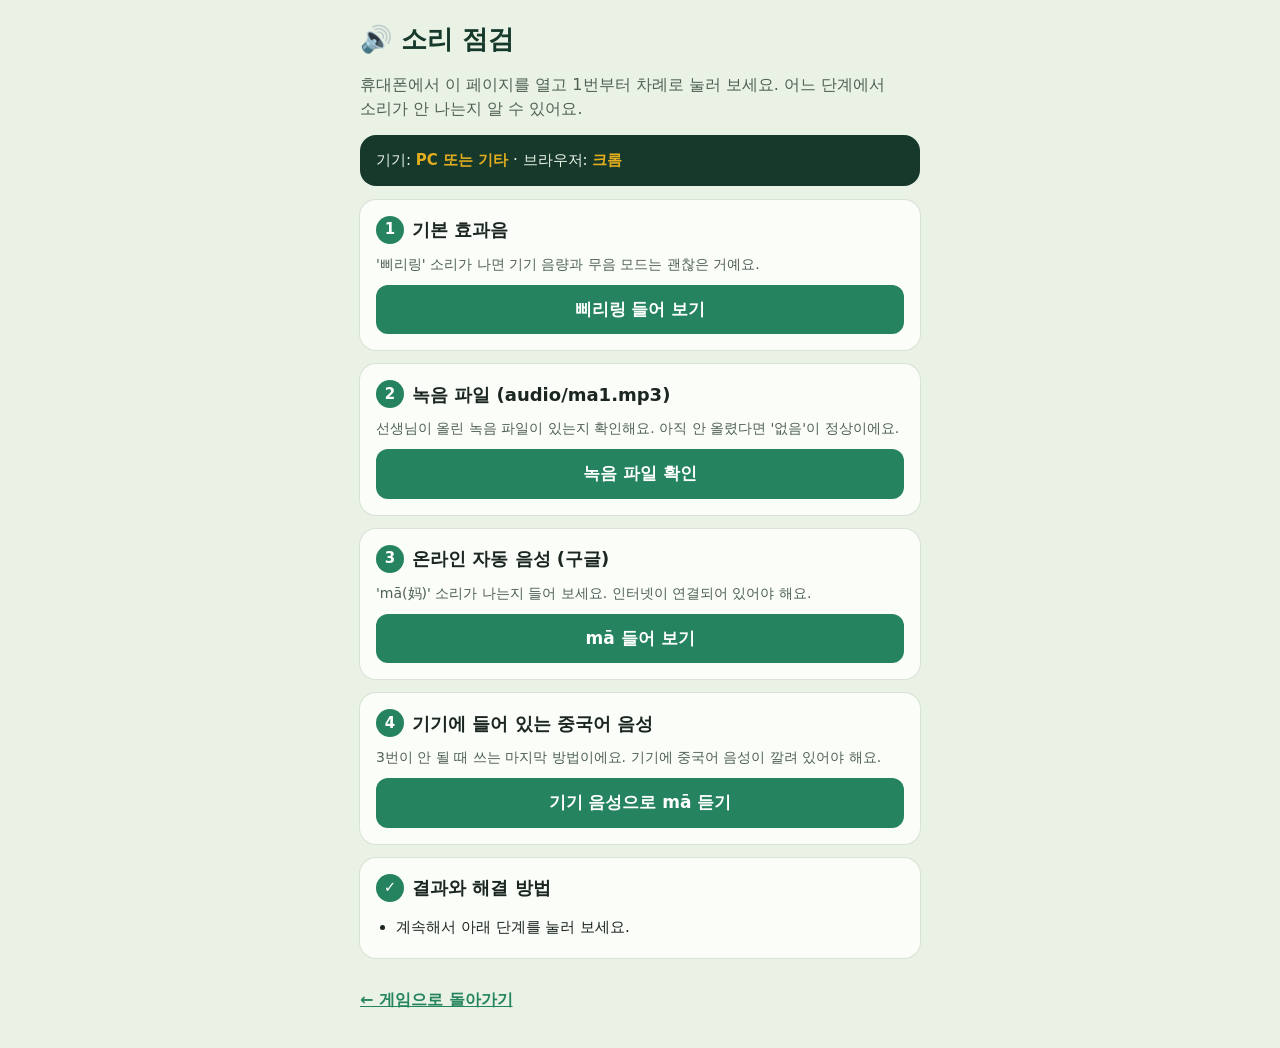
==== sound-check.html @ 7c152896 "Add files via upload" ====
<!doctype html>
<html lang="ko">
<head>
<meta charset="utf-8">
<meta name="viewport" content="width=device-width, initial-scale=1, viewport-fit=cover">
<title>소리 점검</title>
<style>
:root{--forest:#16392c;--jade:#25845f;--mist:#e9f2e4;--paper:#fbfdf8;--ink:#1b2620;--soft:#4f6157;--gold:#e3ad1f;--ok:#1f7a4d;--bad:#c9564b;--warn:#8a6200;--line:#cfdcc9;color-scheme:light}
*{box-sizing:border-box}[hidden]{display:none!important}
body{margin:0;background:var(--mist);color:var(--ink);font-family:'Apple SD Gothic Neo','Malgun Gothic',system-ui,sans-serif;word-break:keep-all;line-height:1.5;
  padding-block:20px;padding-left:max(16px,env(safe-area-inset-left,0px));padding-right:max(16px,env(safe-area-inset-right,0px))}
main{max-width:560px;margin:0 auto;display:flex;flex-direction:column;gap:14px}
h1{margin:0;font-size:26px;color:var(--forest)}
.lead{margin:0;color:var(--soft)}
.env{background:var(--forest);color:#eaf4e4;border-radius:16px;padding:14px 16px;font-size:15px}
.env b{color:var(--gold)}
.step{background:var(--paper);border-radius:16px;padding:16px;display:flex;flex-direction:column;gap:10px;box-shadow:0 0 0 1px rgba(22,57,44,.08)}
.step h2{margin:0;font-size:18px;display:flex;gap:8px;align-items:center}
.step h2 span{display:grid;place-items:center;width:28px;height:28px;border-radius:50%;background:var(--jade);color:#fff;font-size:15px;flex:none}
.step p{margin:0;font-size:14px;color:var(--soft)}
button{font:inherit;font-weight:700;font-size:17px;border:0;border-radius:12px;padding:12px 16px;background:var(--jade);color:#fff;min-height:48px;cursor:pointer}
.res{font-size:15px;font-weight:700;padding:8px 12px;border-radius:10px;background:#eef3ec}
.res.ok{background:#dff2e6;color:var(--ok)}.res.bad{background:#fbe3df;color:var(--bad)}.res.warn{background:#fff3cf;color:var(--warn)}
.res:empty{display:none}
ul{margin:0;padding-left:20px;font-size:15px}
li{margin:4px 0}
.ask{display:flex;gap:8px;flex-wrap:wrap}
.ask button{background:#e3ede0;color:var(--forest);font-size:15px;min-height:40px;padding:8px 14px}
a{color:var(--jade);font-weight:700}
</style>
</head>
<body>
<main>
  <h1>🔊 소리 점검</h1>
  <p class="lead">휴대폰에서 이 페이지를 열고 1번부터 차례로 눌러 보세요. 어느 단계에서 소리가 안 나는지 알 수 있어요.</p>
  <div class="env" id="env">기기 확인 중…</div>

  <section class="step">
    <h2><span>1</span>기본 효과음</h2>
    <p>'삐리링' 소리가 나면 기기 음량과 무음 모드는 괜찮은 거예요.</p>
    <button type="button" id="b1">삐리링 들어 보기</button>
    <div class="ask" id="a1" hidden><button type="button" data-a="1" data-v="y">들려요</button><button type="button" data-a="1" data-v="n">안 들려요</button></div>
    <div class="res" id="r1"></div>
  </section>

  <section class="step">
    <h2><span>2</span>녹음 파일 (audio/ma1.mp3)</h2>
    <p>선생님이 올린 녹음 파일이 있는지 확인해요. 아직 안 올렸다면 '없음'이 정상이에요.</p>
    <button type="button" id="b2">녹음 파일 확인</button>
    <div class="res" id="r2"></div>
  </section>

  <section class="step">
    <h2><span>3</span>온라인 자동 음성 (구글)</h2>
    <p>'mā(妈)' 소리가 나는지 들어 보세요. 인터넷이 연결되어 있어야 해요.</p>
    <button type="button" id="b3">mā 들어 보기</button>
    <div class="ask" id="a3" hidden><button type="button" data-a="3" data-v="y">들려요</button><button type="button" data-a="3" data-v="n">안 들려요</button></div>
    <div class="res" id="r3"></div>
  </section>

  <section class="step">
    <h2><span>4</span>기기에 들어 있는 중국어 음성</h2>
    <p>3번이 안 될 때 쓰는 마지막 방법이에요. 기기에 중국어 음성이 깔려 있어야 해요.</p>
    <button type="button" id="b4">기기 음성으로 mā 듣기</button>
    <div class="ask" id="a4" hidden><button type="button" data-a="4" data-v="y">들려요</button><button type="button" data-a="4" data-v="n">안 들려요</button></div>
    <div class="res" id="r4"></div>
  </section>

  <section class="step">
    <h2><span>✓</span>결과와 해결 방법</h2>
    <div id="advice"><p>위 단계를 눌러 보면 여기에 해결 방법이 나와요.</p></div>
  </section>

  <p><a href="index.html">← 게임으로 돌아가기</a></p>
</main>
<script src="game-data.js"></script>
<script>
(() => {
const D = window.GAME_DATA || { audio:{ onlineVoiceUrl:'https://translate.google.com/translate_tts?ie=UTF-8&tl=zh-CN&client=tw-ob&q=', sounds:{ ma1:{ file:'audio/ma1.mp3', text:'妈' } } } };
const $ = s => document.querySelector(s);
const ua = navigator.userAgent;
const isIOS = /iPhone|iPad|iPod/.test(ua) || (navigator.platform === 'MacIntel' && navigator.maxTouchPoints > 1);
const isAndroid = /Android/.test(ua);
const inApp = /KAKAOTALK|NAVER|Instagram|FBAN|FBAV|Line\/|DaumApps|everytimeApp|; wv\)/i.test(ua);
const appName = /KAKAOTALK/i.test(ua) ? '카카오톡' : /NAVER/i.test(ua) ? '네이버' : /Instagram/i.test(ua) ? '인스타그램' : /FBAN|FBAV/.test(ua) ? '페이스북' : /Line\//.test(ua) ? '라인' : '앱';
const R = {};
$('#env').innerHTML = `기기: <b>${isIOS ? '아이폰·아이패드' : isAndroid ? '안드로이드' : 'PC 또는 기타'}</b> · 브라우저: <b>${inApp ? appName + ' 안의 브라우저' : /CriOS|Chrome/.test(ua) ? '크롬' : /Safari/.test(ua) ? '사파리' : '기타'}</b>`
  + (inApp ? `<br>⚠ ${appName} 안에서 열린 화면은 소리가 막히는 경우가 많아요. 오른쪽 위 메뉴에서 <b>'다른 브라우저로 열기'</b>를 눌러 크롬이나 사파리로 열어 주세요.` : '');

function show(id, cls, html){ const el = $('#r' + id); el.className = 'res ' + cls; el.innerHTML = html; }
function ask(id){ $('#a' + id).hidden = false; }
document.querySelectorAll('[data-a]').forEach(b => b.onclick = () => {
  const id = b.dataset.a, ok = b.dataset.v === 'y'; R[id] = ok ? 'ok' : 'no';
  $('#a' + id).hidden = true;
  show(id, ok ? 'ok' : 'bad', ok ? '✔ 들려요' : '✘ 안 들려요');
  advise();
});

let ctx;
$('#b1').onclick = () => {
  try {
    ctx = ctx || new (window.AudioContext || window.webkitAudioContext)();
    if (ctx.state === 'suspended') ctx.resume();
    const t = ctx.currentTime;
    [659, 784, 988].forEach((f, i) => { const o = ctx.createOscillator(), g = ctx.createGain(); o.frequency.value = f; g.gain.setValueAtTime(.25, t + i*.12); g.gain.exponentialRampToValueAtTime(.001, t + i*.12 + .3); o.connect(g); g.connect(ctx.destination); o.start(t + i*.12); o.stop(t + i*.12 + .35); });
    show(1, 'warn', '소리가 났나요?'); ask(1);
  } catch(e){ R[1] = 'no'; show(1, 'bad', '이 브라우저는 효과음을 낼 수 없어요.'); advise(); }
};

const player = new Audio();
function tryPlay(url){
  return new Promise((res, rej) => {
    let done = false; const fin = (f, v) => { if (!done){ done = true; clearTimeout(to); f(v); } };
    const to = setTimeout(() => fin(rej, 'timeout'), 7000);
    player.onerror = () => fin(rej, 'load');
    player.onplaying = () => fin(res, 'playing');
    player.src = url;
    const p = player.play(); if (p && p.catch) p.catch(err => fin(rej, err && err.name === 'NotAllowedError' ? 'blocked' : 'load'));
  });
}
$('#b2').onclick = async () => {
  show(2, 'warn', '확인 중…');
  try { await tryPlay(D.audio.sounds.ma1.file); R[2] = 'ok'; show(2, 'ok', '✔ 녹음 파일이 있어요. 지금 나오는 소리가 녹음 파일이에요.'); }
  catch(e){ R[2] = 'none'; show(2, e === 'blocked' ? 'bad' : 'warn', e === 'blocked' ? '✘ 브라우저가 재생을 막았어요.' : '녹음 파일 없음 (아직 안 올렸다면 정상이에요)'); }
  advise();
};
$('#b3').onclick = async () => {
  show(3, 'warn', '불러오는 중…');
  try { await tryPlay(D.audio.onlineVoiceUrl + encodeURIComponent(D.audio.sounds.ma1.text)); show(3, 'warn', '소리가 났나요?'); ask(3); }
  catch(e){ R[3] = e; show(3, 'bad', e === 'blocked' ? '✘ 브라우저가 재생을 막았어요.' : e === 'timeout' ? '✘ 응답이 너무 늦어요. 인터넷 연결을 확인해 주세요.' : '✘ 온라인 음성에 연결하지 못했어요.'); advise(); }
};
function voices(){ return window.speechSynthesis ? speechSynthesis.getVoices() : []; }
if (window.speechSynthesis){ voices(); speechSynthesis.onvoiceschanged = () => {}; }
$('#b4').onclick = () => {
  if (!window.speechSynthesis){ R[4] = 'none'; show(4, 'bad', '✘ 이 브라우저는 기기 음성을 지원하지 않아요.'); advise(); return; }
  const zh = voices().filter(v => /^zh|cmn/i.test(v.lang));
  const u = new SpeechSynthesisUtterance('妈'); u.lang = 'zh-CN'; u.rate = .85;
  const v = zh.find(v => /CN/i.test(v.lang)) || zh[0]; if (v) u.voice = v;
  speechSynthesis.cancel(); speechSynthesis.speak(u);
  if (voices().length && !zh.length){ R[4] = 'none'; show(4, 'bad', '✘ 기기에 중국어 음성이 없어요.'); advise(); return; }
  show(4, 'warn', (v ? `사용한 음성: ${v.name}<br>` : '') + '소리가 났나요?'); ask(4);
};

function advise(){
  const tips = [];
  if (inApp) tips.push(`<b>${appName} 안에서 열려 있어요.</b> 메뉴(⋮ 또는 ···)에서 '다른 브라우저로 열기'를 눌러 크롬이나 사파리로 다시 열어 주세요.`);
  if (R[1] === 'no'){
    tips.push(isIOS ? '<b>아이폰 왼쪽 옆의 무음 스위치</b>가 켜져 있으면(주황색이 보이면) 게임 소리가 안 나요. 스위치를 올려 무음을 꺼 주세요. (아이폰 15 Pro 이상은 동작 버튼 또는 제어 센터의 무음 모드)'
                : '휴대폰 옆 음량 버튼으로 <b>미디어 음량</b>을 올려 주세요. 방해 금지 모드도 꺼 주세요.');
    tips.push('블루투스 이어폰이 연결되어 있지 않은지 확인해 주세요.');
  }
  if (R[3] === 'ok' || R[2] === 'ok') tips.push('✔ 이 기기에서는 게임의 중국어 소리가 들려야 해요. 게임을 <b>새로고침</b>한 뒤, 문제 창의 <b>▶ 듣기</b>를 직접 눌러 보세요.');
  else if (R[3] === 'no' || R[3] === 'load' || R[3] === 'timeout' || R[3] === 'blocked'){
    tips.push('온라인 음성이 이 기기·인터넷에서 막혀 있어요. 학교 와이파이가 막는 경우도 있으니 휴대폰 데이터로도 한 번 시험해 보세요.');
    if (R[4] === 'ok') tips.push('대신 기기 음성(4번)은 되니 게임은 그 소리로 진행돼요. 다만 성조가 검수되지 않은 임시 음성이에요.');
    else tips.push('가장 확실한 해결책은 <b>녹음 파일(ma1~ma4.mp3)</b>을 audio 폴더에 올리는 거예요. 그러면 인터넷 음성이나 기기 음성 없이도 모든 기기에서 같은 소리가 나요.');
  }
  if (R[4] === 'none' && isAndroid) tips.push('안드로이드: 설정 → 일반(또는 접근성) → 텍스트 음성 변환 → Google 음성 엔진 → 언어에서 <b>중국어(중국)</b> 음성을 내려받을 수 있어요.');
  if (R[4] === 'none' && isIOS) tips.push('아이폰: 설정 → 손쉬운 사용 → 읽기 및 말하기 → 음성 → <b>중국어(중국 본토)</b> 음성을 내려받을 수 있어요.');
  if (!tips.length) tips.push('계속해서 아래 단계를 눌러 보세요.');
  $('#advice').innerHTML = '<ul>' + tips.map(t => `<li>${t}</li>`).join('') + '</ul>';
}
advise();
})();
</script>
</body>
</html>
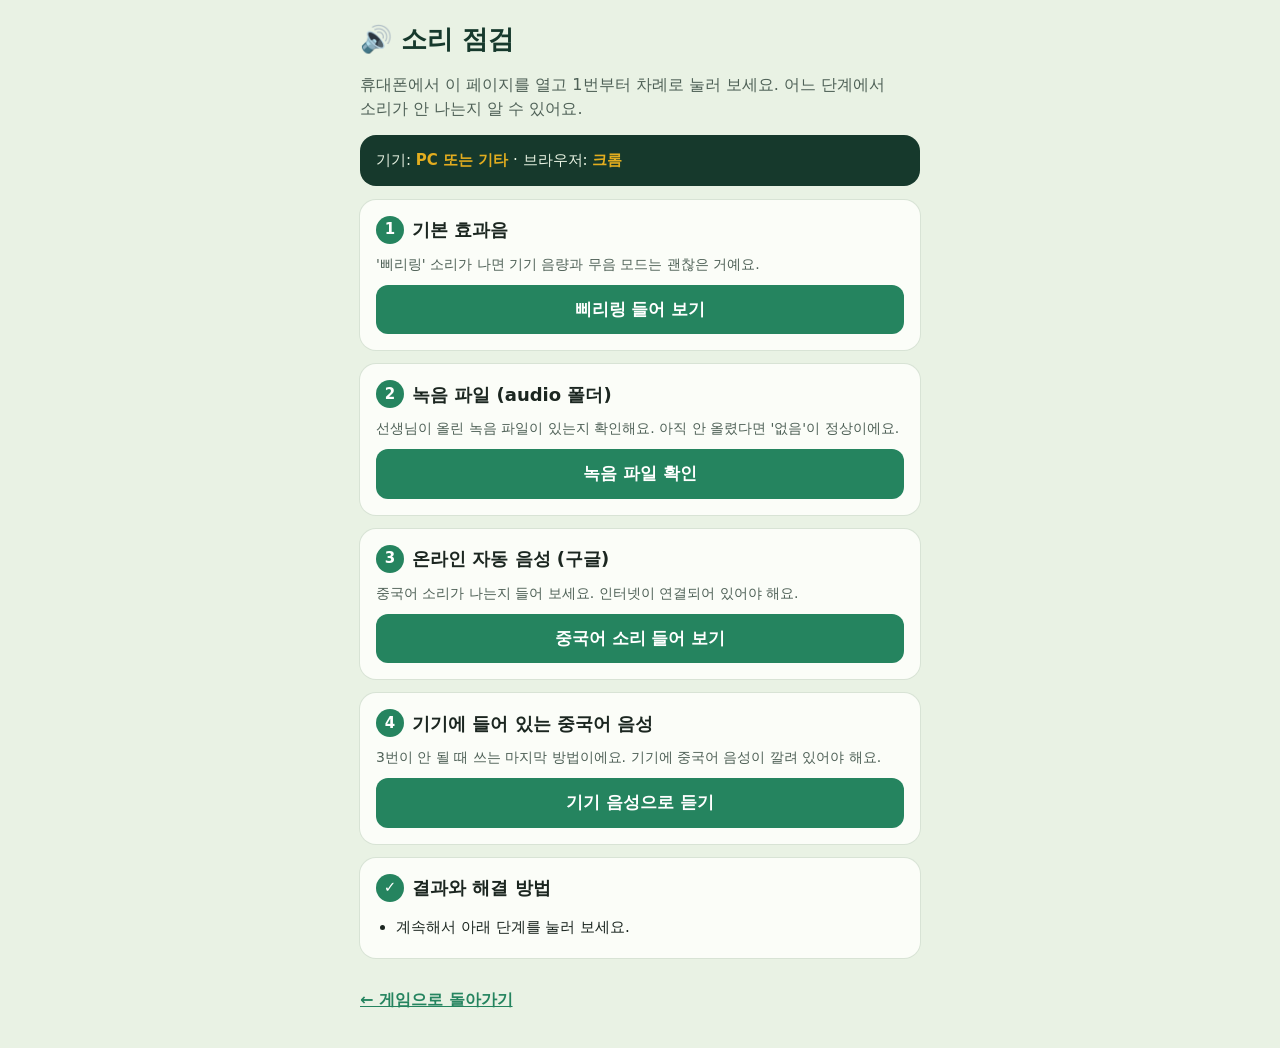
==== commit dcdcb7e1: "Add files via upload" ====
--- a/sound-check.html
+++ b/sound-check.html
@@ -44,7 +44,7 @@
   </section>
 
   <section class="step">
-    <h2><span>2</span>녹음 파일 (audio/ma1.mp3)</h2>
+    <h2><span>2</span>녹음 파일 (audio 폴더)</h2>
     <p>선생님이 올린 녹음 파일이 있는지 확인해요. 아직 안 올렸다면 '없음'이 정상이에요.</p>
     <button type="button" id="b2">녹음 파일 확인</button>
     <div class="res" id="r2"></div>
@@ -52,8 +52,8 @@
 
   <section class="step">
     <h2><span>3</span>온라인 자동 음성 (구글)</h2>
-    <p>'mā(妈)' 소리가 나는지 들어 보세요. 인터넷이 연결되어 있어야 해요.</p>
-    <button type="button" id="b3">mā 들어 보기</button>
+    <p>중국어 소리가 나는지 들어 보세요. 인터넷이 연결되어 있어야 해요.</p>
+    <button type="button" id="b3">중국어 소리 들어 보기</button>
     <div class="ask" id="a3" hidden><button type="button" data-a="3" data-v="y">들려요</button><button type="button" data-a="3" data-v="n">안 들려요</button></div>
     <div class="res" id="r3"></div>
   </section>
@@ -61,7 +61,7 @@
   <section class="step">
     <h2><span>4</span>기기에 들어 있는 중국어 음성</h2>
     <p>3번이 안 될 때 쓰는 마지막 방법이에요. 기기에 중국어 음성이 깔려 있어야 해요.</p>
-    <button type="button" id="b4">기기 음성으로 mā 듣기</button>
+    <button type="button" id="b4">기기 음성으로 듣기</button>
     <div class="ask" id="a4" hidden><button type="button" data-a="4" data-v="y">들려요</button><button type="button" data-a="4" data-v="n">안 들려요</button></div>
     <div class="res" id="r4"></div>
   </section>
@@ -84,6 +84,8 @@
 const inApp = /KAKAOTALK|NAVER|Instagram|FBAN|FBAV|Line\/|DaumApps|everytimeApp|; wv\)/i.test(ua);
 const appName = /KAKAOTALK/i.test(ua) ? '카카오톡' : /NAVER/i.test(ua) ? '네이버' : /Instagram/i.test(ua) ? '인스타그램' : /FBAN|FBAV/.test(ua) ? '페이스북' : /Line\//.test(ua) ? '라인' : '앱';
 const R = {};
+const firstId = () => D.audio.sounds.ma1 ? 'ma1' : Object.keys(D.audio.sounds)[0];
+const firstFile = () => (D.audio.sounds[firstId()].file || `audio/${firstId()}.mp3`);
 $('#env').innerHTML = `기기: <b>${isIOS ? '아이폰·아이패드' : isAndroid ? '안드로이드' : 'PC 또는 기타'}</b> · 브라우저: <b>${inApp ? appName + ' 안의 브라우저' : /CriOS|Chrome/.test(ua) ? '크롬' : /Safari/.test(ua) ? '사파리' : '기타'}</b>`
   + (inApp ? `<br>⚠ ${appName} 안에서 열린 화면은 소리가 막히는 경우가 많아요. 오른쪽 위 메뉴에서 <b>'다른 브라우저로 열기'</b>를 눌러 크롬이나 사파리로 열어 주세요.` : '');
 
@@ -120,13 +122,13 @@
 }
 $('#b2').onclick = async () => {
   show(2, 'warn', '확인 중…');
-  try { await tryPlay(D.audio.sounds.ma1.file); R[2] = 'ok'; show(2, 'ok', '✔ 녹음 파일이 있어요. 지금 나오는 소리가 녹음 파일이에요.'); }
+  try { await tryPlay(firstFile()); R[2] = 'ok'; show(2, 'ok', '✔ 녹음 파일이 있어요. 지금 나오는 소리가 녹음 파일이에요.'); }
   catch(e){ R[2] = 'none'; show(2, e === 'blocked' ? 'bad' : 'warn', e === 'blocked' ? '✘ 브라우저가 재생을 막았어요.' : '녹음 파일 없음 (아직 안 올렸다면 정상이에요)'); }
   advise();
 };
 $('#b3').onclick = async () => {
   show(3, 'warn', '불러오는 중…');
-  try { await tryPlay(D.audio.onlineVoiceUrl + encodeURIComponent(D.audio.sounds.ma1.text)); show(3, 'warn', '소리가 났나요?'); ask(3); }
+  try { await tryPlay(D.audio.onlineVoiceUrl + encodeURIComponent((D.audio.sounds.ma1 || Object.values(D.audio.sounds)[0]).text)); show(3, 'warn', '소리가 났나요?'); ask(3); }
   catch(e){ R[3] = e; show(3, 'bad', e === 'blocked' ? '✘ 브라우저가 재생을 막았어요.' : e === 'timeout' ? '✘ 응답이 너무 늦어요. 인터넷 연결을 확인해 주세요.' : '✘ 온라인 음성에 연결하지 못했어요.'); advise(); }
 };
 function voices(){ return window.speechSynthesis ? speechSynthesis.getVoices() : []; }
@@ -134,7 +136,7 @@
 $('#b4').onclick = () => {
   if (!window.speechSynthesis){ R[4] = 'none'; show(4, 'bad', '✘ 이 브라우저는 기기 음성을 지원하지 않아요.'); advise(); return; }
   const zh = voices().filter(v => /^zh|cmn/i.test(v.lang));
-  const u = new SpeechSynthesisUtterance('妈'); u.lang = 'zh-CN'; u.rate = .85;
+  const u = new SpeechSynthesisUtterance(D.audio.sounds[firstId()].text); u.lang = 'zh-CN'; u.rate = .85;
   const v = zh.find(v => /CN/i.test(v.lang)) || zh[0]; if (v) u.voice = v;
   speechSynthesis.cancel(); speechSynthesis.speak(u);
   if (voices().length && !zh.length){ R[4] = 'none'; show(4, 'bad', '✘ 기기에 중국어 음성이 없어요.'); advise(); return; }
@@ -153,7 +155,7 @@
   else if (R[3] === 'no' || R[3] === 'load' || R[3] === 'timeout' || R[3] === 'blocked'){
     tips.push('온라인 음성이 이 기기·인터넷에서 막혀 있어요. 학교 와이파이가 막는 경우도 있으니 휴대폰 데이터로도 한 번 시험해 보세요.');
     if (R[4] === 'ok') tips.push('대신 기기 음성(4번)은 되니 게임은 그 소리로 진행돼요. 다만 성조가 검수되지 않은 임시 음성이에요.');
-    else tips.push('가장 확실한 해결책은 <b>녹음 파일(ma1~ma4.mp3)</b>을 audio 폴더에 올리는 거예요. 그러면 인터넷 음성이나 기기 음성 없이도 모든 기기에서 같은 소리가 나요.');
+    else tips.push('가장 확실한 해결책은 <b>녹음 파일(MP3)</b>을 audio 폴더에 올리는 거예요 (audio-list.html에 목록이 있어요). 그러면 인터넷 음성이나 기기 음성 없이도 모든 기기에서 같은 소리가 나요.');
   }
   if (R[4] === 'none' && isAndroid) tips.push('안드로이드: 설정 → 일반(또는 접근성) → 텍스트 음성 변환 → Google 음성 엔진 → 언어에서 <b>중국어(중국)</b> 음성을 내려받을 수 있어요.');
   if (R[4] === 'none' && isIOS) tips.push('아이폰: 설정 → 손쉬운 사용 → 읽기 및 말하기 → 음성 → <b>중국어(중국 본토)</b> 음성을 내려받을 수 있어요.');
